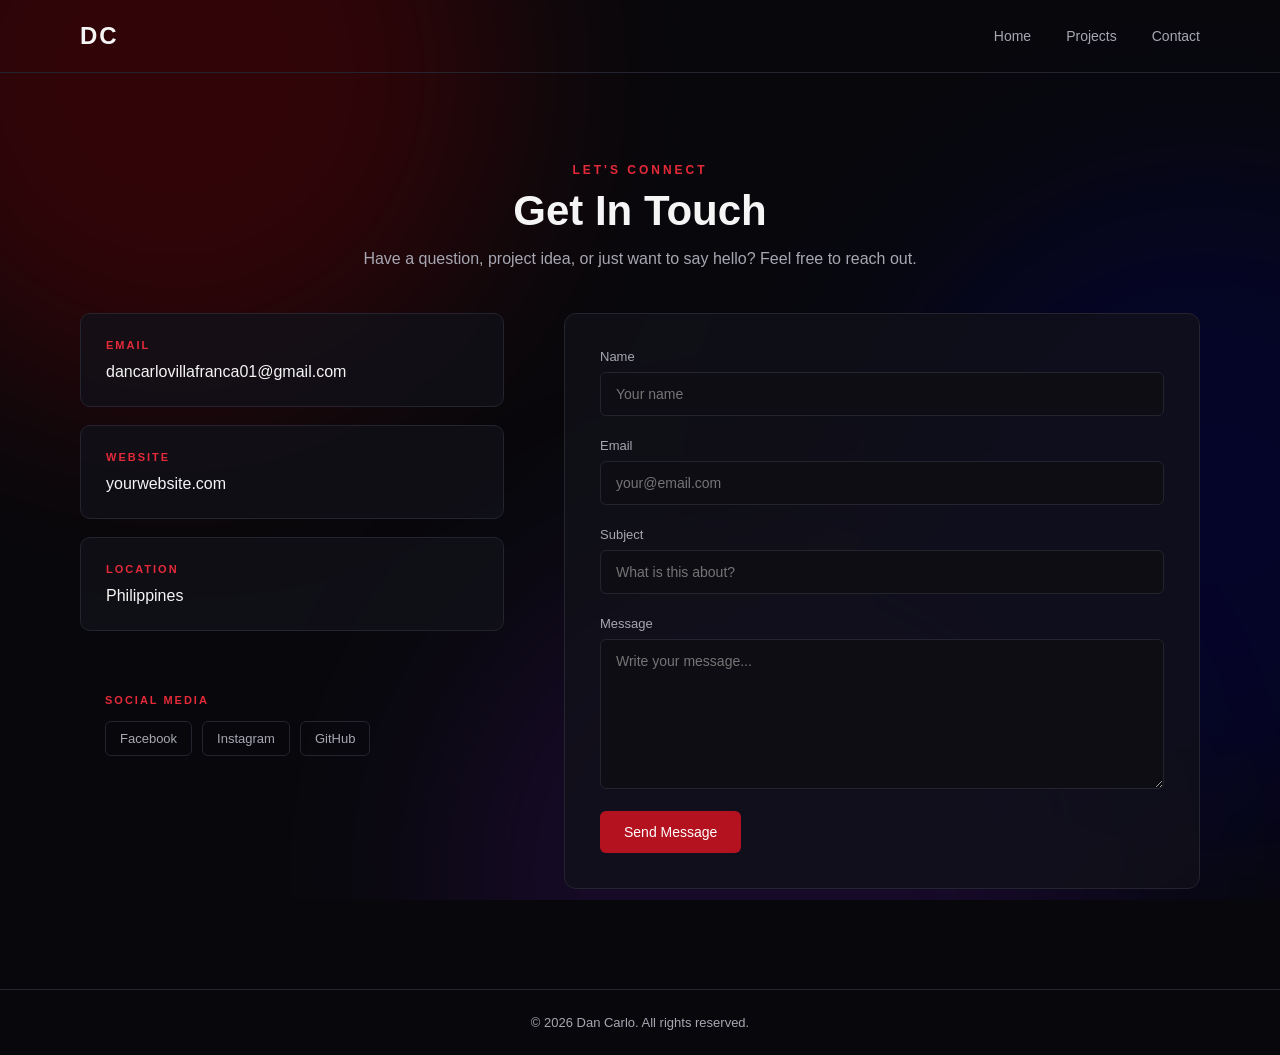
==== Contact.html @ 72877d2e "Push 1" ====
<!DOCTYPE html>
<html lang="en">

<head>

    <meta charset="UTF-8">
    <meta name="viewport" content="width=device-width, initial-scale=1.0">

    <title>Contact | Dan Carlo</title>

    <link rel="stylesheet" href="css/style.css">

</head>


<body>

    <!-- =========================
         BACKGROUND
         ========================= -->

    <div class="shader-background">

        <div class="shader-orb orb-red"></div>
        <div class="shader-orb orb-blue"></div>
        <div class="shader-orb orb-purple"></div>

    </div>


    <!-- =========================
         NAVIGATION
         ========================= -->

    <header>

        <nav>

            <div class="logo">
                DC
            </div>

            <div class="nav-links">

                <a href="index.html">Home</a>

                <a href="projects.html">Projects</a>

                <a href="contact.html">Contact</a>

            </div>

        </nav>

    </header>


    <!-- =========================
         MAIN CONTENT
         ========================= -->

    <main>


        <!-- =========================
             CONTACT
             ========================= -->

        <section class="contact">

            <div class="section-heading">

                <p class="section-label">
                    LET'S CONNECT
                </p>

                <h1>
                    Get In Touch
                </h1>

                <p>
                    Have a question, project idea, or just want to
                    say hello? Feel free to reach out.
                </p>

            </div>


            <div class="contact-container">


                <!-- =========================
                     CONTACT INFORMATION
                     ========================= -->

                <div class="contact-info">


                    <div class="contact-card">

                        <span class="info-label">
                            EMAIL
                        </span>

                        <h2>
                            dancarlovillafranca01@gmail.com
                        </h2>

                    </div>


                    <div class="contact-card">

                        <span class="info-label">
                            WEBSITE
                        </span>

                        <h2>
                            yourwebsite.com
                        </h2>

                    </div>


                    <div class="contact-card">

                        <span class="info-label">
                            LOCATION
                        </span>

                        <h2>
                            Philippines
                        </h2>

                    </div>


                    <!-- =========================
                         SOCIAL MEDIA
                         ========================= -->

                    <div class="social-section">

                        <span class="info-label">
                            SOCIAL MEDIA
                        </span>


                        <div class="social-links">

                            <a href="#" target="_blank">
                                Facebook
                            </a>

                            <a href="#" target="_blank">
                                Instagram
                            </a>

                            <a href="#" target="_blank">
                                GitHub
                            </a>

                        </div>

                    </div>


                </div>


                <!-- =========================
                     CONTACT FORM
                     ========================= -->

                <form class="contact-form">


                    <div class="form-group">

                        <label for="name">
                            Name
                        </label>

                        <input
                            type="text"
                            id="name"
                            name="name"
                            placeholder="Your name"
                        >

                    </div>


                    <div class="form-group">

                        <label for="email">
                            Email
                        </label>

                        <input
                            type="email"
                            id="email"
                            name="email"
                            placeholder="your@email.com"
                        >

                    </div>


                    <div class="form-group">

                        <label for="subject">
                            Subject
                        </label>

                        <input
                            type="text"
                            id="subject"
                            name="subject"
                            placeholder="What is this about?"
                        >

                    </div>


                    <div class="form-group">

                        <label for="message">
                            Message
                        </label>

                        <textarea
                            id="message"
                            name="message"
                            rows="6"
                            placeholder="Write your message..."
                        ></textarea>

                    </div>


                    <button
                        type="submit"
                        class="btn primary">
                        Send Message
                    </button>


                </form>


            </div>

        </section>


    </main>


    <!-- =========================
         FOOTER
         ========================= -->

    <footer>

        <p>
            © 2026 Dan Carlo. All rights reserved.
        </p>

    </footer>


</body>

</html>
---- css/style.css ----
/* =========================
   GLOBAL
   ========================= */

* {
    margin: 0;
    padding: 0;
    box-sizing: border-box;
}

/* =========================
   SHADER BACKGROUND
   ========================= */

.shader-background {
    position: fixed;
    inset: 0;

    overflow: hidden;

    z-index: -1;

    background: #08080c;
}

.shader-orb {
    position: absolute;

    width: 650px;
    height: 650px;

    border-radius: 50%;

    filter: blur(100px);

    opacity: 0.35;

    animation: float 14s ease-in-out infinite alternate;
}


/* RED */

.orb-red {
    background: #7f0000;

    top: -250px;
    left: -150px;

    animation-duration: 16s;
}


/* BLUE */

.orb-blue {
    background: #00005f;

    right: -250px;
    top: 20%;

    animation-duration: 20s;
    animation-delay: -5s;
}


/* PURPLE */

.orb-purple {
    background: #35105f;

    bottom: -300px;
    left: 35%;

    animation-duration: 18s;
    animation-delay: -8s;
}


/* MOVEMENT */

@keyframes float {

    0% {
        transform:
            translate(0, 0)
            scale(1);
    }

    50% {
        transform:
            translate(100px, 60px)
            scale(1.15);
    }

    100% {
        transform:
            translate(-60px, 120px)
            scale(0.95);
    }

}

:root {
    --bg-dark: #0b0b0f;
    --bg-secondary: #12121a;
    --text-primary: #f5f5f5;
    --text-secondary: #a7a7b2;
    --accent: #b51220;
    --accent-light: #e52a3a;
    --border: #24242f;
}

body {
    position: relative;
    font-family: Arial, sans-serif;
    background: #08080c;
    color: var(--text-primary);
    min-height: 100vh;

    overflow-x: hidden;
}


/* =========================
   NAVIGATION
   ========================= */

header {
    width: 100%;
    border-bottom: 1px solid var(--border);
}

nav {
    max-width: 1200px;
    margin: auto;
    padding: 22px 40px;

    display: flex;
    justify-content: space-between;
    align-items: center;
}

.logo {
    font-size: 24px;
    font-weight: bold;
    letter-spacing: 2px;
}

.logo img {
    width: 5vw;
    height: 10vh;
    /* padding-bottom: 0px; */
}

.nav-links {
    display: flex;
    gap: 35px;
}

.nav-links a {
    color: var(--text-secondary);
    text-decoration: none;
    font-size: 14px;

    transition: 0.3s ease;
}

.nav-links a:hover {
    color: var(--text-primary);
}


/* =========================
   HERO
   ========================= */

.hero {
    max-width: 1200px;
    min-height: 75vh;

    margin: auto;
    padding: 80px 40px;

    display: flex;
    align-items: center;
    justify-content: space-between;
    gap: 80px;
}

.hero-text {
    max-width: 600px;
}

.greeting {
    color: var(--accent-light);
    font-size: 16px;
    margin-bottom: 15px;
    letter-spacing: 2px;
    text-transform: uppercase;
}

.hero h1 {
    font-size: 72px;
    line-height: 1;
    margin-bottom: 15px;
}

.hero h2 {
    font-size: 24px;
    font-weight: normal;
    color: var(--text-secondary);
    margin-bottom: 25px;
}

.intro {
    color: var(--text-secondary);
    line-height: 1.7;
    max-width: 520px;
}

/* =========================
   SECTION HEADINGS
   ========================= */

.section-heading {
    text-align: center;
    margin-bottom: 45px;
}

.section-label {
    color: var(--accent-light);
    font-size: 12px;
    font-weight: bold;
    letter-spacing: 3px;
    margin-bottom: 10px;
}

.section-heading h2 {
    font-size: 38px;
    margin-bottom: 12px;
}

.section-heading p:last-child {
    color: var(--text-secondary);
}


/* =========================
   TECHNOLOGIES
   ========================= */

.technologies {
    max-width: 1200px;
    margin: auto;
    padding: 80px 40px;
}

.tech-grid {
    display: grid;

    grid-template-columns:
        repeat(5, 1fr);

    gap: 20px;
}

.tech-card {
    background: var(--bg-secondary);

    border: 1px solid var(--border);

    border-radius: 10px;

    padding: 30px 20px;

    text-align: center;

    transition:
        transform 0.3s ease,
        border-color 0.3s ease,
        box-shadow 0.3s ease;
}


/* Hover effect */

.tech-card:hover {
    transform: translateY(-8px);

    border-color: var(--accent);

    box-shadow:
        0 15px 35px rgba(181, 18, 32, 0.15);
}


/* Technology icon */

.tech-icon {
    width: 70px;
    height: 70px;

    margin: 0 auto 20px;

    display: flex;
    align-items: center;
    justify-content: center;

    border-radius: 12px;

    font-size: 18px;
    font-weight: bold;

    background: #1b1b25;

    transition:
        transform 0.3s ease,
        box-shadow 0.3s ease;
}

.tech-icon img {
    width: vw;
    height: 10vh;
}

.tech-card:hover .tech-icon {
    transform: scale(1.08);

    box-shadow:
        0 0 20px rgba(181, 18, 32, 0.25);
}

.tech-card h3 {
    font-size: 16px;
}


/* =========================
   PERSONAL INFORMATION
   ========================= */

.personal-info {
    max-width: 1200px;

    margin: auto;

    padding: 80px 40px 100px;
}

.info-grid {
    display: grid;

    grid-template-columns:
        repeat(3, 1fr);

    gap: 20px;
}

.info-card {
    background: var(--bg-secondary);

    border: 1px solid var(--border);

    border-radius: 10px;

    padding: 28px;

    transition:
        transform 0.3s ease,
        border-color 0.3s ease;
}

.info-card:hover {
    transform: translateY(-5px);

    border-color: var(--accent);
}

.info-label {
    display: block;

    color: var(--accent-light);

    font-size: 11px;

    font-weight: bold;

    letter-spacing: 2px;

    margin-bottom: 12px;
}

.info-card h3 {
    font-size: 16px;

    font-weight: normal;

    color: var(--text-primary);
}


/* =========================
   BUTTONS
   ========================= */

.hero-buttons {
    display: flex;
    gap: 15px;
    margin-top: 35px;
}

.btn {
    padding: 13px 24px;
    border-radius: 6px;

    text-decoration: none;
    font-size: 14px;

    transition: 0.3s ease;
}

.primary {
    background: var(--accent);
    color: white;
}

.primary:hover {
    background: var(--accent-light);
    transform: translateY(-2px);
}

.secondary {
    border: 1px solid var(--border);
    color: var(--text-primary);
}

.secondary:hover {
    border-color: var(--accent);
    transform: translateY(-2px);
}


/* =========================
   PROFILE
   ========================= */

.profile-container {
    display: flex;
    justify-content: center;
    align-items: center;
}

.profile-ring {
    width: 430px;
    height: 430px;

    border-radius: 75%;
    padding: 8px;

    border: 1px solid var(--accent);

    box-shadow:
        0 0 30px rgba(90, 26, 31, 0.25);
}

.profile-ring img {
    width: 100%;
    height: 100%;

    object-fit: cover;
    border-radius: 75%;

    display: block;
}


/* =========================
   FOOTER
   ========================= */

footer {
    text-align: center;
    padding: 25px;

    color: var(--text-secondary);
    font-size: 13px;

    border-top: 1px solid var(--border);
}

/* =========================
   PROJECTS SECTION
   ========================= */

.projects {
    max-width: 1200px;
    margin: auto;
    padding: 90px 40px;
}

.section-heading h1 {
    font-size: 42px;
    margin-bottom: 15px;
}


/* PROJECT GRID */

.project-grid {
    display: grid;

    grid-template-columns:
        repeat(3, 1fr);

    gap: 25px;
}


/* PROJECT CARD */

.project-card {
    background: rgba(18, 18, 26, 0.75);

    border: 1px solid var(--border);

    border-radius: 12px;

    overflow: hidden;

    transition:
        transform 0.3s ease,
        border-color 0.3s ease,
        box-shadow 0.3s ease;
}


.project-card:hover {
    transform: translateY(-8px);

    border-color: var(--accent);

    box-shadow:
        0 20px 40px rgba(181, 18, 32, 0.15);
}


/* PROJECT IMAGE */

.project-image {
    width: 100%;
    height: 190px;

    overflow: hidden;

    background: #15151d;
}


.project-image img {
    width: 100%;
    height: 100%;

    object-fit: cover;

    display: block;

    transition: transform 0.4s ease;
}


.project-card:hover .project-image img {
    transform: scale(1.05);
}


/* PROJECT CONTENT */

.project-content {
    padding: 25px;
}


.project-number {
    color: var(--accent-light);

    font-size: 12px;

    font-weight: bold;

    letter-spacing: 2px;
}


.project-content h2 {
    font-size: 22px;

    margin: 10px 0;
}


.project-content p {
    color: var(--text-secondary);

    font-size: 14px;

    line-height: 1.6;

    margin-bottom: 20px;
}


/* PROJECT TAGS */

.project-tags {
    display: flex;

    flex-wrap: wrap;

    gap: 8px;
}


.project-tags span {
    padding: 6px 10px;

    border: 1px solid var(--border);

    border-radius: 4px;

    font-size: 11px;

    color: var(--text-secondary);
}


/* =========================
   HOBBIES
   ========================= */

.hobbies {
    max-width: 1200px;

    margin: auto;

    padding: 80px 40px 100px;
}


.hobby-grid {
    display: grid;

    grid-template-columns:
        repeat(4, 1fr);

    gap: 20px;
}


.hobby-card {
    padding: 30px 25px;

    background: rgba(18, 18, 26, 0.75);

    border: 1px solid var(--border);

    border-radius: 12px;

    transition:
        transform 0.3s ease,
        border-color 0.3s ease;
}


.hobby-card:hover {
    transform: translateY(-7px);

    border-color: var(--accent);
}


.hobby-icon {
    font-size: 32px;

    margin-bottom: 20px;
}


.hobby-card h2 {
    font-size: 20px;

    margin-bottom: 10px;
}


.hobby-card p {
    color: var(--text-secondary);

    font-size: 14px;

    line-height: 1.6;
}

/* =========================
   CONTACT SECTION
   ========================= */

.contact {
    max-width: 1200px;

    margin: auto;

    padding: 90px 40px 100px;
}


.contact-container {
    display: grid;

    grid-template-columns:
        0.8fr 1.2fr;

    gap: 60px;

    align-items: start;
}


/* =========================
   CONTACT INFORMATION
   ========================= */

.contact-info {
    display: flex;

    flex-direction: column;

    gap: 18px;
}


.contact-card {
    padding: 25px;

    background: rgba(18, 18, 26, 0.75);

    border: 1px solid var(--border);

    border-radius: 10px;

    transition:
        transform 0.3s ease,
        border-color 0.3s ease;
}


.contact-card:hover {
    transform: translateY(-5px);

    border-color: var(--accent);
}


.contact-card h2 {
    font-size: 16px;

    font-weight: normal;

    word-break: break-word;
}


/* =========================
   SOCIAL MEDIA
   ========================= */

.social-section {
    margin-top: 20px;

    padding: 25px;
}


.social-links {
    display: flex;

    flex-wrap: wrap;

    gap: 10px;

    margin-top: 15px;
}


.social-links a {
    padding: 9px 14px;

    border: 1px solid var(--border);

    border-radius: 6px;

    color: var(--text-secondary);

    text-decoration: none;

    font-size: 13px;

    transition:
        color 0.3s ease,
        border-color 0.3s ease,
        transform 0.3s ease;
}


.social-links a:hover {
    color: var(--text-primary);

    border-color: var(--accent);

    transform: translateY(-2px);
}


/* =========================
   CONTACT FORM
   ========================= */

.contact-form {
    padding: 35px;

    background: rgba(18, 18, 26, 0.75);

    border: 1px solid var(--border);

    border-radius: 12px;
}


.form-group {
    display: flex;

    flex-direction: column;

    margin-bottom: 22px;
}


.form-group label {
    font-size: 13px;

    margin-bottom: 8px;

    color: var(--text-secondary);
}


.form-group input,
.form-group textarea {
    width: 100%;

    padding: 13px 15px;

    background: #0d0d13;

    border: 1px solid var(--border);

    border-radius: 6px;

    color: var(--text-primary);

    font-family: inherit;

    font-size: 14px;

    outline: none;

    transition:
        border-color 0.3s ease,
        box-shadow 0.3s ease;
}


.form-group input:focus,
.form-group textarea:focus {
    border-color: var(--accent);

    box-shadow:
        0 0 0 3px rgba(181, 18, 32, 0.10);
}


.form-group textarea {
    resize: vertical;

    min-height: 150px;
}


.contact-form .btn {
    border: none;

    cursor: pointer;
}
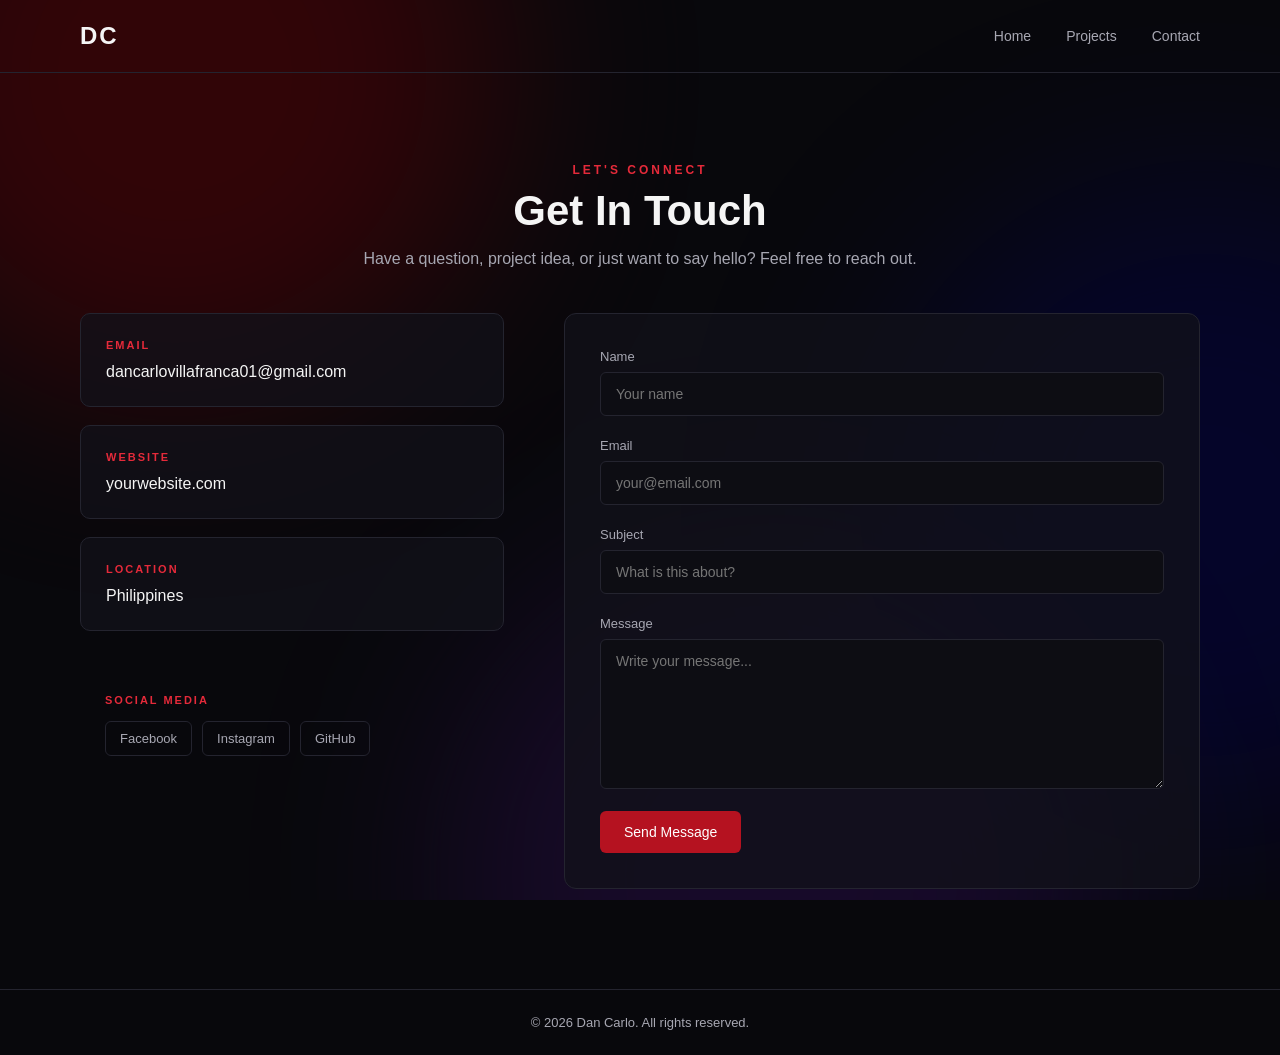
==== commit dcf4f2ff: "Page Connection Fix" ====
--- a/Contact.html
+++ b/Contact.html
@@ -44,9 +44,9 @@
 
                 <a href="index.html">Home</a>
 
-                <a href="projects.html">Projects</a>
-
-                <a href="contact.html">Contact</a>
+                <a href="Projects.html">Projects</a>
+
+                <a href="Contact.html">Contact</a>
 
             </div>
 
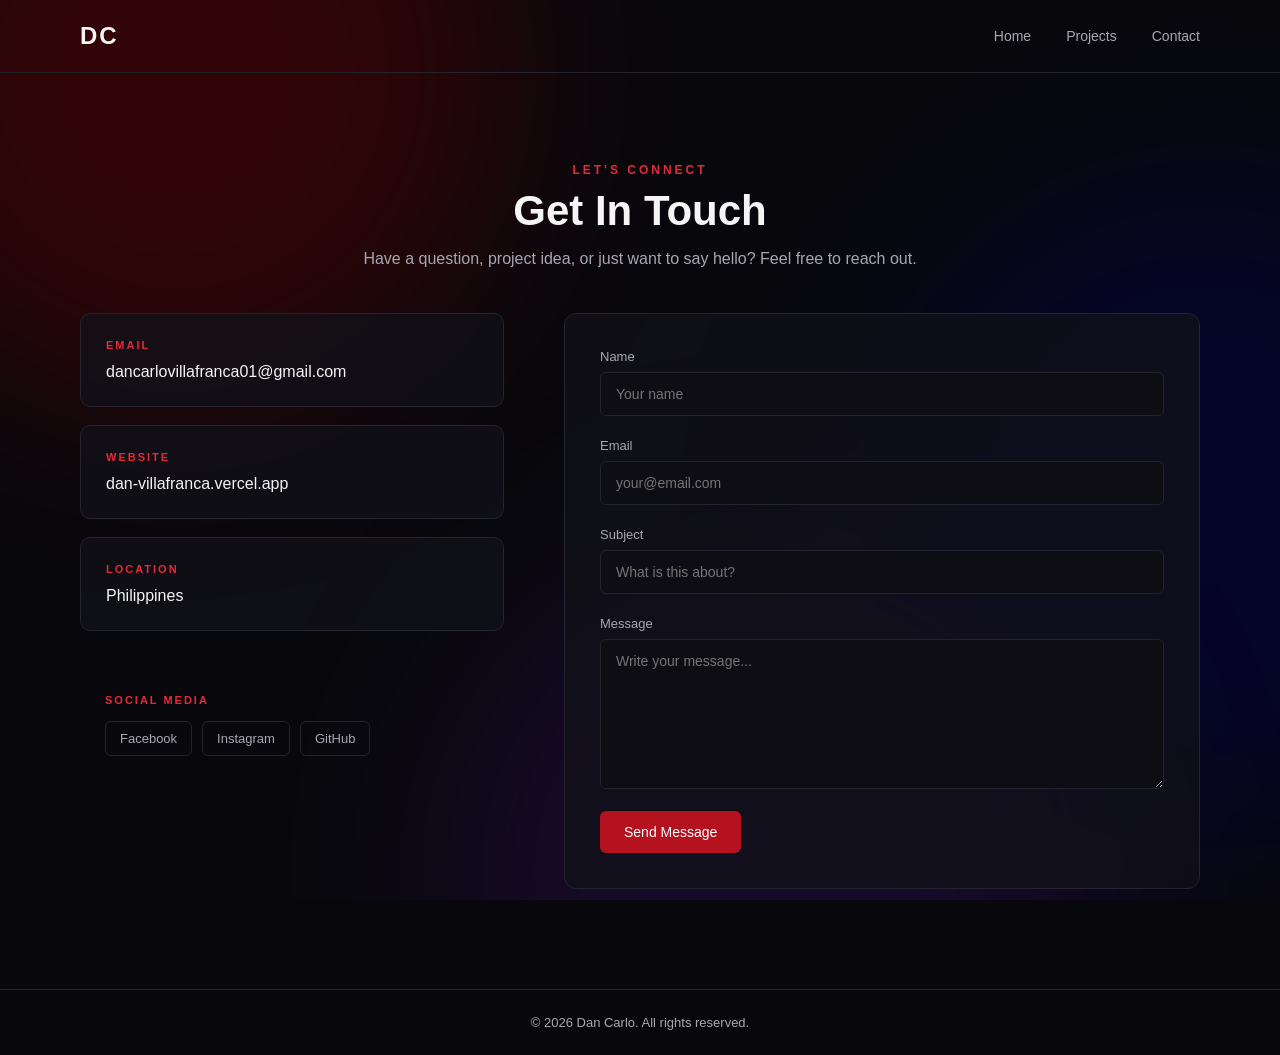
==== commit 9275b115: "Href Links" ====
--- a/Contact.html
+++ b/Contact.html
@@ -116,7 +116,7 @@
                         </span>
 
                         <h2>
-                            yourwebsite.com
+                            dan-villafranca.vercel.app
                         </h2>
 
                     </div>
@@ -148,7 +148,7 @@
 
                         <div class="social-links">
 
-                            <a href="#" target="_blank">
+                            <a href="https://www.facebook.com/DazBlack.20" target="_blank">
                                 Facebook
                             </a>
 
@@ -156,7 +156,7 @@
                                 Instagram
                             </a>
 
-                            <a href="#" target="_blank">
+                            <a href="https://github.com/Dan-Carlo-Villafranca" target="_blank">
                                 GitHub
                             </a>
 
